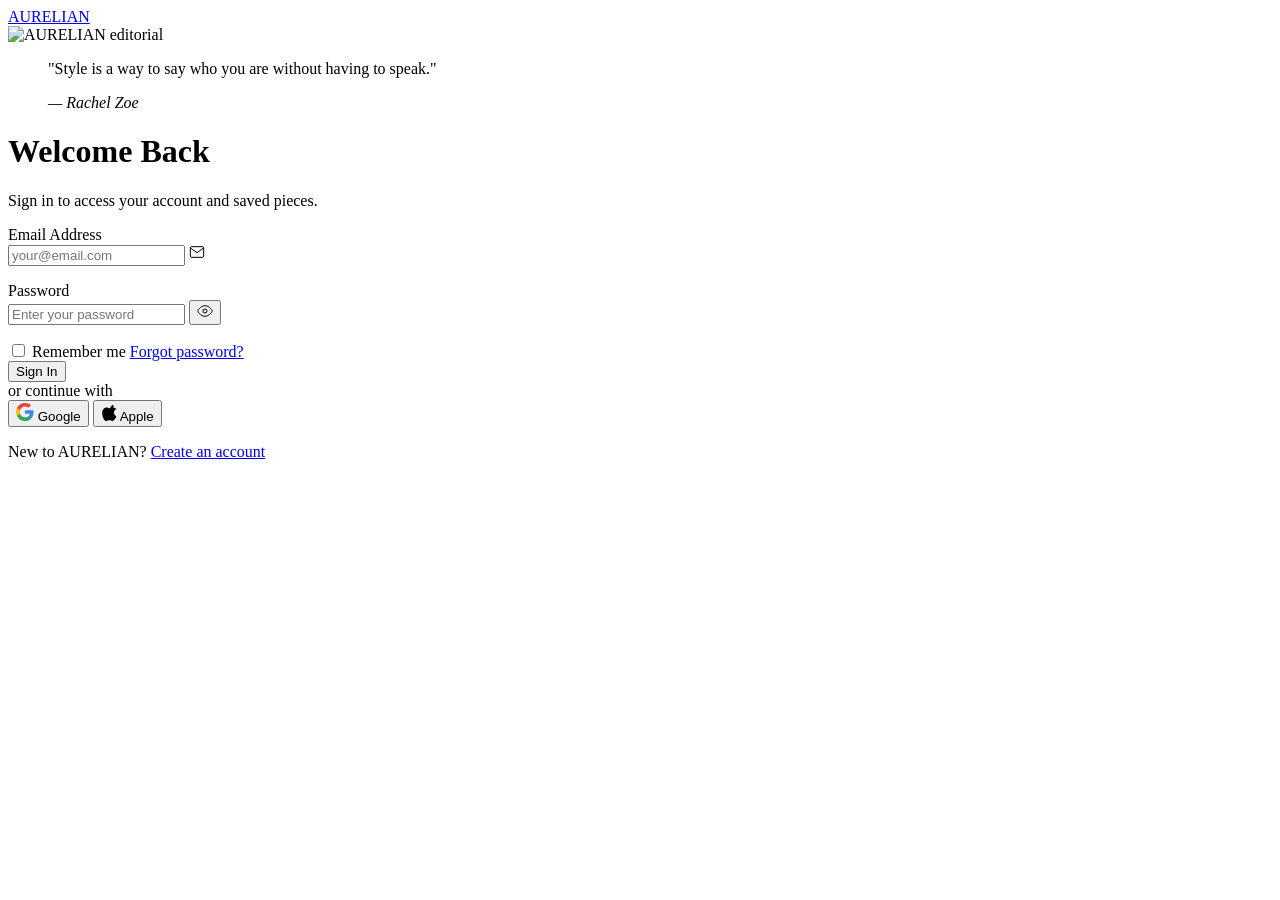
==== login.html @ 4e9cfc19 "Add files via upload" ====
<!DOCTYPE html>
<html lang="en">
<head>
    <meta charset="UTF-8">
    <meta name="viewport" content="width=device-width, initial-scale=1.0">
    <title>Sign In — AURELIAN</title>
    <link rel="preconnect" href="https://fonts.googleapis.com">
    <link rel="preconnect" href="https://fonts.gstatic.com" crossorigin>
    <link href="https://fonts.googleapis.com/css2?family=Cormorant+Garamond:ital,wght@0,300;0,400;0,500;0,600;1,300;1,400&family=Montserrat:wght@300;400;500;600&display=swap" rel="stylesheet">
    <!-- Single shared stylesheet -->
    <link rel="stylesheet" href="css/login-Styles.css">
</head>
<body>
    <!-- Minimal Nav -->
    <nav class="navbar">
        <div class="nav-container">
            <a href="index.html" class="logo">AURELIAN</a>
        </div>
    </nav>

    <!-- Login Layout -->
    <div class="login-container">

        <!-- Left — editorial image -->
        <div class="login-left">
            <img
                src="https://images.unsplash.com/photo-1483985988355-763728e1935b?w=1200&h=1600&fit=crop&q=80"
                alt="AURELIAN editorial"
                class="login-bg-img"
                loading="eager"
            >
            <div class="login-left-overlay">
                <blockquote>
                    <p>"Style is a way to say who you are without having to speak."</p>
                    <cite>— Rachel Zoe</cite>
                </blockquote>
            </div>
        </div>

        <!-- Right — form -->
        <div class="login-right">
            <div class="login-form-container">

                <div class="form-header">
                    <h1>Welcome Back</h1>
                    <p>Sign in to access your account and saved pieces.</p>
                </div>

                <form class="login-form" id="loginForm" novalidate>
                    <!-- Email -->
                    <div class="form-group" id="emailGroup">
                        <label for="email">Email Address</label>
                        <div class="input-wrap">
                            <input
                                type="email"
                                id="email"
                                name="email"
                                placeholder="your@email.com"
                                autocomplete="email"
                                required
                            >
                            <span class="input-icon">
                                <svg width="16" height="16" viewBox="0 0 24 24" fill="none" stroke="currentColor" stroke-width="1.5"><path d="M4 4h16c1.1 0 2 .9 2 2v12c0 1.1-.9 2-2 2H4c-1.1 0-2-.9-2-2V6c0-1.1.9-2 2-2z"/><polyline points="22,6 12,13 2,6"/></svg>
                            </span>
                        </div>
                        <p class="field-error" id="emailError"></p>
                    </div>

                    <!-- Password -->
                    <div class="form-group" id="passwordGroup">
                        <label for="password">Password</label>
                        <div class="input-wrap">
                            <input
                                type="password"
                                id="password"
                                name="password"
                                placeholder="Enter your password"
                                autocomplete="current-password"
                                required
                            >
                            <button type="button" class="input-icon toggle-password" id="togglePassword" aria-label="Show password">
                                <svg width="16" height="16" viewBox="0 0 24 24" fill="none" stroke="currentColor" stroke-width="1.5"><path d="M1 12s4-8 11-8 11 8 11 8-4 8-11 8-11-8-11-8z"/><circle cx="12" cy="12" r="3"/></svg>
                            </button>
                        </div>
                        <p class="field-error" id="passwordError"></p>
                    </div>

                    <!-- Options row -->
                    <div class="form-options">
                        <label class="checkbox-label">
                            <input type="checkbox" id="remember" name="remember">
                            <span class="checkbox-custom"></span>
                            Remember me
                        </label>
                        <a href="#" class="forgot-link">Forgot password?</a>
                    </div>

                    <!-- Submit -->
                    <button type="submit" class="login-btn" id="loginBtn">
                        <span class="btn-text">Sign In</span>
                        <span class="btn-loader" hidden>
                            <svg width="16" height="16" viewBox="0 0 24 24" fill="none" stroke="currentColor" stroke-width="2" class="spinner"><path d="M21 12a9 9 0 11-6.219-8.56"/></svg>
                        </span>
                    </button>

                    <!-- Error message (general) -->
                    <div class="form-error" id="formError" hidden></div>
                </form>

                <!-- Divider -->
                <div class="divider"><span>or continue with</span></div>

                <!-- Social -->
                <div class="social-login">
                    <button type="button" class="social-btn" id="googleBtn" aria-label="Sign in with Google">
                        <svg width="18" height="18" viewBox="0 0 20 20" fill="none">
                            <path d="M19.5 10.23C19.5 9.52 19.44 8.84 19.33 8.18H10v3.87h5.38c-.23 1.25-.94 2.31-2 2.98v2.51h3.2c1.82-1.74 2.92-4.3 2.92-7.34z" fill="#4285F4"/>
                            <path d="M10 20c2.7 0 4.96-1.1 6.58-2.57l-3.2-2.51c-.9.6-2.04.96-3.38.96-2.6 0-4.81-1.76-5.6-4.12H1.09v2.59C2.71 17.76 6.09 20 10 20z" fill="#34A853"/>
                            <path d="M4.4 11.76C4.2 11.16 4.09 10.52 4.09 9.86s.11-1.3.31-1.9V5.37H1.09A9.97 9.97 0 000 9.86c0 1.61.4 3.14 1.09 4.49l3.31-2.59z" fill="#FBBC04"/>
                            <path d="M10 3.88c1.47 0 2.79.5 3.82 1.49l2.86-2.86C14.96 1 12.7 0 10 0 6.09 0 2.71 2.24 1.09 5.37l3.31 2.59C5.19 5.6 7.4 3.88 10 3.88z" fill="#EA4335"/>
                        </svg>
                        Google
                    </button>
                    <button type="button" class="social-btn" id="appleBtn" aria-label="Sign in with Apple">
                        <svg width="16" height="18" viewBox="0 0 814 1000" fill="currentColor">
                            <path d="M788.1 340.9c-5.8 4.5-108.2 62.2-108.2 190.5 0 148.4 130.3 200.9 134.2 202.2-.6 3.2-20.7 71.9-68.7 141.9-42.8 61.6-87.5 123.1-155.5 123.1s-85.5-39.5-164-39.5c-76 0-103.7 40.8-165.9 40.8s-105-37.5-155.5-127.8c-42.9-78.5-75.1-222.8-75.1-319.6 0-198.3 129.9-302.7 257.5-302.7 64.4 0 118.1 42.2 158.6 42.2 38.9 0 100-44.9 170.1-44.9 33.6 0 139.9 4 211.3 99.6zm-139-116.6c-32.7 36.4-80.8 65.2-136.2 65.2-11.5 0-23.1-1.3-32.7-3.2 0-40.2 21.8-84.8 54.5-117.6 30.3-30.3 83.2-55.7 124.1-57.9.6 4.5 1.3 9 1.3 13.6 0 37.8-7.1 77.6-10.9 99.9z"/>
                        </svg>
                        Apple
                    </button>
                </div>

                <!-- Sign up -->
                <div class="signup-row">
                    <p>New to AURELIAN? <a href="#" class="signup-link">Create an account</a></p>
                </div>

            </div>
        </div>
    </div>

    <script src="login-scripts.js"></script>
</body>
</html>
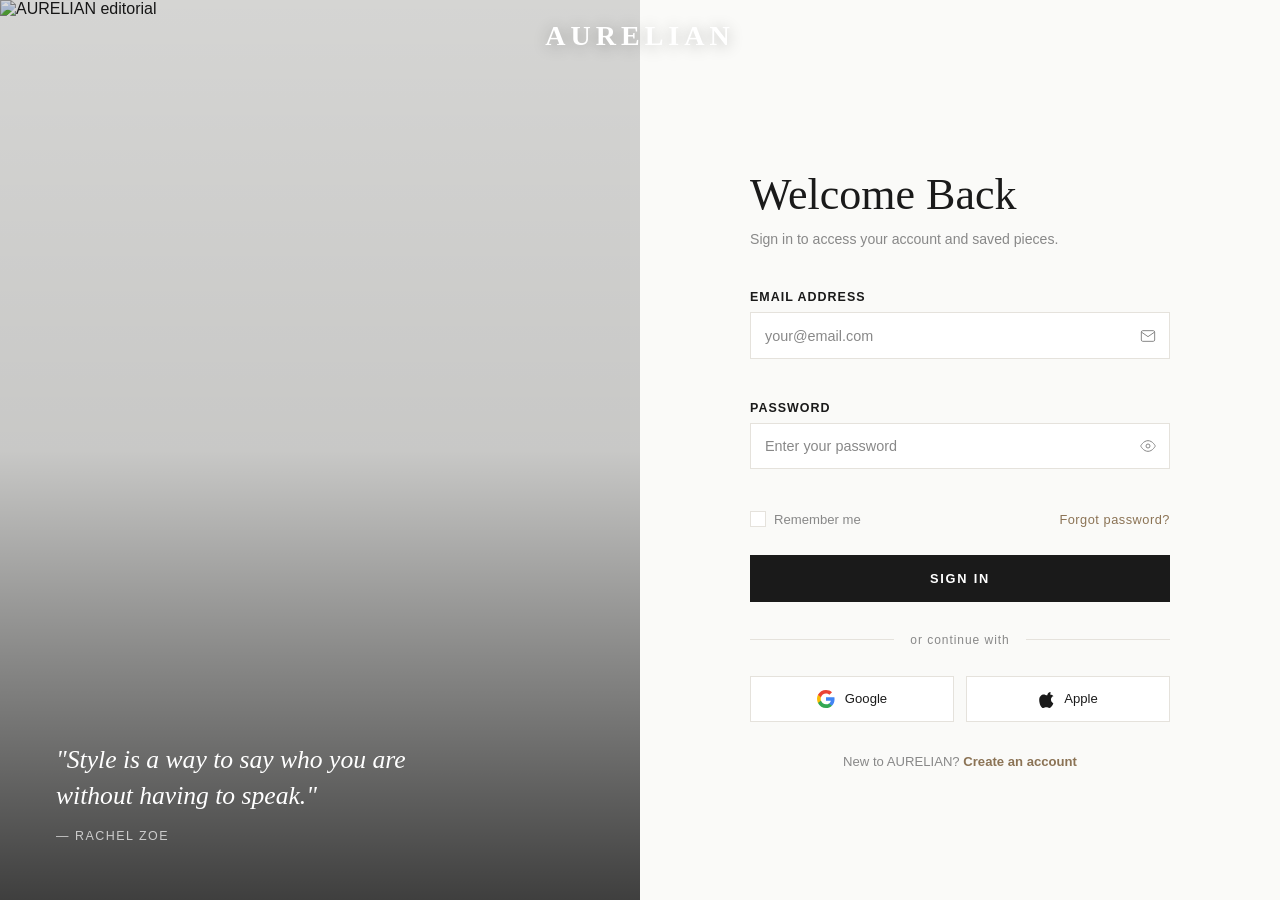
==== commit a13ff92e: "Fix HTML formatting and update stylesheet path" ====
--- a/login.html
+++ b/login.html
@@ -8,7 +8,7 @@
     <link rel="preconnect" href="https://fonts.gstatic.com" crossorigin>
     <link href="https://fonts.googleapis.com/css2?family=Cormorant+Garamond:ital,wght@0,300;0,400;0,500;0,600;1,300;1,400&family=Montserrat:wght@300;400;500;600&display=swap" rel="stylesheet">
     <!-- Single shared stylesheet -->
-    <link rel="stylesheet" href="css/login-Styles.css">
+    <link rel="stylesheet" href="/login-Styles.css">
 </head>
 <body>
     <!-- Minimal Nav -->
@@ -140,4 +140,4 @@
 
     <script src="login-scripts.js"></script>
 </body>
-</html>+</html>
--- a/login-Styles.css
+++ b/login-Styles.css
@@ -0,0 +1,481 @@
+/* =============================================
+   AURELIAN — Login Page Stylesheet
+   ============================================= */
+
+:root {
+    --primary:      #1a1a1a;
+    --secondary:    #8b7355;
+    --accent:       #c9a876;
+    --text-primary: #1a1a1a;
+    --text-muted:   #888;
+    --bg:           #fafaf8;
+    --bg-soft:      #f5f3f0;
+    --border:       #e5e2dc;
+    --white:        #ffffff;
+    --error:        #c0392b;
+    --success:      #27ae60;
+    --ease:         cubic-bezier(0.4, 0, 0.2, 1);
+    --trans:        all 0.35s var(--ease);
+    --nav-h:        72px;
+}
+
+*, *::before, *::after { margin: 0; padding: 0; box-sizing: border-box; }
+html { height: 100%; }
+
+body {
+    font-family: 'Montserrat', sans-serif;
+    background: var(--bg);
+    color: var(--text-primary);
+    height: 100%;
+    -webkit-font-smoothing: antialiased;
+    overflow: hidden;
+}
+
+h1, h2, h3 {
+    font-family: 'Cormorant Garamond', serif;
+    font-weight: 500;
+    line-height: 1.1;
+}
+
+/* =============================================
+   NAVBAR
+   ============================================= */
+.navbar {
+    position: fixed;
+    top: 0; left: 0; right: 0;
+    z-index: 100;
+    height: var(--nav-h);
+    display: flex;
+    align-items: center;
+    justify-content: center;
+}
+
+.nav-container { padding: 0 2rem; }
+
+.logo {
+    font-family: 'Cormorant Garamond', serif;
+    font-size: 1.75rem;
+    font-weight: 600;
+    color: var(--white);
+    text-decoration: none;
+    letter-spacing: 0.18em;
+    text-shadow: 0 2px 16px rgba(0,0,0,0.3);
+    transition: color 0.25s;
+}
+.logo:hover { color: var(--accent); }
+
+/* =============================================
+   LOGIN LAYOUT
+   ============================================= */
+.login-container {
+    display: grid;
+    grid-template-columns: 1fr 1fr;
+    height: 100vh;
+}
+
+/* LEFT — image */
+.login-left {
+    position: relative;
+    overflow: hidden;
+}
+
+.login-bg-img {
+    width: 100%;
+    height: 100%;
+    object-fit: cover;
+    object-position: center;
+    display: block;
+    transition: transform 8s ease;
+}
+.login-left:hover .login-bg-img { transform: scale(1.04); }
+
+.login-left-overlay {
+    position: absolute;
+    inset: 0;
+    background: linear-gradient(
+        to top,
+        rgba(0,0,0,0.75) 0%,
+        rgba(0,0,0,0.2) 50%,
+        rgba(0,0,0,0.15) 100%
+    );
+    display: flex;
+    align-items: flex-end;
+    padding: 3.5rem;
+}
+
+.login-left-overlay blockquote {
+    color: var(--white);
+    max-width: 380px;
+}
+.login-left-overlay p {
+    font-family: 'Cormorant Garamond', serif;
+    font-size: 1.6rem;
+    font-style: italic;
+    line-height: 1.4;
+    margin-bottom: 0.75rem;
+}
+.login-left-overlay cite {
+    font-size: 0.78rem;
+    letter-spacing: 0.12em;
+    text-transform: uppercase;
+    opacity: 0.7;
+    font-style: normal;
+}
+
+/* RIGHT — form */
+.login-right {
+    display: flex;
+    align-items: center;
+    justify-content: center;
+    padding: 2rem;
+    background: var(--bg);
+    overflow-y: auto;
+}
+
+.login-form-container {
+    width: 100%;
+    max-width: 420px;
+    padding: var(--nav-h) 0 2rem;
+}
+
+/* =============================================
+   FORM HEADER
+   ============================================= */
+.form-header {
+    margin-bottom: 2.5rem;
+}
+
+.form-header h1 {
+    font-size: 2.75rem;
+    margin-bottom: 0.5rem;
+    opacity: 0;
+    transform: translateY(16px);
+    animation: slideUp 0.5s var(--ease) forwards 0.1s;
+}
+
+.form-header p {
+    color: var(--text-muted);
+    font-size: 0.88rem;
+    line-height: 1.6;
+    opacity: 0;
+    animation: fadeIn 0.5s ease forwards 0.25s;
+}
+
+/* =============================================
+   FORM FIELDS
+   ============================================= */
+.login-form {
+    opacity: 0;
+    animation: fadeIn 0.5s ease forwards 0.35s;
+}
+
+.form-group {
+    margin-bottom: 1.25rem;
+}
+
+.form-group label {
+    display: block;
+    margin-bottom: 0.5rem;
+    font-size: 0.78rem;
+    font-weight: 600;
+    letter-spacing: 0.08em;
+    text-transform: uppercase;
+    color: var(--text-primary);
+}
+
+.input-wrap {
+    position: relative;
+    display: flex;
+    align-items: center;
+}
+
+.input-wrap input {
+    width: 100%;
+    padding: 0.9rem 2.75rem 0.9rem 0.875rem;
+    border: 1px solid var(--border);
+    background: var(--white);
+    font-size: 0.9rem;
+    font-family: 'Montserrat', sans-serif;
+    color: var(--text-primary);
+    outline: none;
+    transition: border-color 0.25s, box-shadow 0.25s;
+}
+
+.input-wrap input:focus {
+    border-color: var(--secondary);
+    box-shadow: 0 0 0 3px rgba(139, 115, 85, 0.1);
+}
+
+.input-wrap input::placeholder { color: var(--text-muted); }
+
+/* Error state */
+.form-group.has-error .input-wrap input {
+    border-color: var(--error);
+    box-shadow: 0 0 0 3px rgba(192, 57, 43, 0.08);
+}
+
+/* Success state */
+.form-group.is-valid .input-wrap input {
+    border-color: var(--success);
+}
+
+.input-icon {
+    position: absolute;
+    right: 0.875rem;
+    color: var(--text-muted);
+    display: flex;
+    align-items: center;
+    pointer-events: none;
+    transition: color 0.2s;
+}
+.input-wrap input:focus ~ .input-icon { color: var(--secondary); }
+
+.toggle-password {
+    background: none;
+    border: none;
+    cursor: pointer;
+    pointer-events: all;
+    color: var(--text-muted);
+    transition: color 0.2s;
+}
+.toggle-password:hover { color: var(--primary); }
+
+/* Field error */
+.field-error {
+    margin-top: 0.35rem;
+    font-size: 0.72rem;
+    color: var(--error);
+    min-height: 1rem;
+    letter-spacing: 0.04em;
+}
+
+/* Form-level error */
+.form-error {
+    padding: 0.75rem 1rem;
+    background: rgba(192, 57, 43, 0.06);
+    border: 1px solid rgba(192, 57, 43, 0.2);
+    color: var(--error);
+    font-size: 0.82rem;
+    margin-top: 1rem;
+    text-align: center;
+}
+
+/* =============================================
+   FORM OPTIONS
+   ============================================= */
+.form-options {
+    display: flex;
+    align-items: center;
+    justify-content: space-between;
+    margin-bottom: 1.75rem;
+}
+
+/* Custom checkbox */
+.checkbox-label {
+    display: flex;
+    align-items: center;
+    gap: 0.5rem;
+    cursor: pointer;
+    font-size: 0.82rem;
+    color: var(--text-muted);
+    user-select: none;
+}
+
+.checkbox-label input[type="checkbox"] {
+    position: absolute;
+    opacity: 0;
+    width: 0; height: 0;
+}
+
+.checkbox-custom {
+    width: 16px; height: 16px;
+    border: 1px solid var(--border);
+    background: var(--white);
+    display: flex; align-items: center; justify-content: center;
+    transition: var(--trans);
+    flex-shrink: 0;
+}
+
+.checkbox-label input:checked ~ .checkbox-custom {
+    background: var(--secondary);
+    border-color: var(--secondary);
+}
+
+.checkbox-custom::after {
+    content: '';
+    width: 8px; height: 5px;
+    border-left: 1.5px solid var(--white);
+    border-bottom: 1.5px solid var(--white);
+    transform: rotate(-45deg) scale(0);
+    transition: transform 0.2s var(--ease);
+    margin-bottom: 2px;
+}
+
+.checkbox-label input:checked ~ .checkbox-custom::after {
+    transform: rotate(-45deg) scale(1);
+}
+
+.forgot-link {
+    font-size: 0.8rem;
+    color: var(--secondary);
+    text-decoration: none;
+    transition: color 0.2s;
+    letter-spacing: 0.04em;
+}
+.forgot-link:hover { color: var(--primary); }
+
+/* =============================================
+   LOGIN BUTTON
+   ============================================= */
+.login-btn {
+    width: 100%;
+    padding: 1rem;
+    background: var(--primary);
+    color: var(--white);
+    border: none;
+    font-size: 0.8rem;
+    letter-spacing: 0.14em;
+    text-transform: uppercase;
+    cursor: pointer;
+    font-family: 'Montserrat', sans-serif;
+    font-weight: 700;
+    display: flex;
+    align-items: center;
+    justify-content: center;
+    gap: 0.75rem;
+    transition: background 0.3s, transform 0.15s;
+    position: relative;
+    overflow: hidden;
+}
+.login-btn::before {
+    content: '';
+    position: absolute;
+    inset: 0;
+    background: var(--secondary);
+    transform: translateX(-100%);
+    transition: transform 0.35s var(--ease);
+}
+.login-btn:hover::before { transform: translateX(0); }
+.login-btn > * { position: relative; z-index: 1; }
+.login-btn:active { transform: scale(0.99); }
+.login-btn:disabled { opacity: 0.7; cursor: not-allowed; }
+.login-btn.loading { pointer-events: none; }
+
+/* Spinner */
+.spinner {
+    animation: spin 0.8s linear infinite;
+}
+@keyframes spin {
+    to { transform: rotate(360deg); }
+}
+
+/* =============================================
+   DIVIDER
+   ============================================= */
+.divider {
+    position: relative;
+    text-align: center;
+    margin: 1.75rem 0;
+}
+.divider::before {
+    content: '';
+    position: absolute;
+    top: 50%; left: 0; right: 0;
+    height: 1px;
+    background: var(--border);
+}
+.divider span {
+    position: relative;
+    z-index: 1;
+    background: var(--bg);
+    padding: 0 1rem;
+    font-size: 0.75rem;
+    color: var(--text-muted);
+    letter-spacing: 0.08em;
+}
+
+/* =============================================
+   SOCIAL BUTTONS
+   ============================================= */
+.social-login {
+    display: grid;
+    grid-template-columns: 1fr 1fr;
+    gap: 0.75rem;
+    margin-bottom: 2rem;
+}
+
+.social-btn {
+    padding: 0.8rem;
+    border: 1px solid var(--border);
+    background: var(--white);
+    cursor: pointer;
+    display: flex;
+    align-items: center;
+    justify-content: center;
+    gap: 0.625rem;
+    font-size: 0.82rem;
+    font-weight: 500;
+    font-family: 'Montserrat', sans-serif;
+    color: var(--text-primary);
+    transition: var(--trans);
+}
+.social-btn:hover {
+    border-color: var(--secondary);
+    background: var(--bg-soft);
+    transform: translateY(-1px);
+}
+.social-btn:active { transform: scale(0.98); }
+
+/* =============================================
+   SIGN UP ROW
+   ============================================= */
+.signup-row {
+    text-align: center;
+    opacity: 0;
+    animation: fadeIn 0.5s ease forwards 0.6s;
+}
+.signup-row p { font-size: 0.82rem; color: var(--text-muted); }
+
+.signup-link {
+    color: var(--secondary);
+    text-decoration: none;
+    font-weight: 600;
+    transition: color 0.2s;
+}
+.signup-link:hover { color: var(--primary); }
+
+/* =============================================
+   KEYFRAMES
+   ============================================= */
+@keyframes slideUp {
+    to { opacity: 1; transform: translateY(0); }
+}
+@keyframes fadeIn {
+    to { opacity: 1; }
+}
+
+/* =============================================
+   RESPONSIVE
+   ============================================= */
+@media (max-width: 1024px) {
+    .login-container { grid-template-columns: 1fr; }
+
+    .login-left { display: none; }
+
+    .navbar {
+        background: var(--white);
+        border-bottom: 1px solid var(--border);
+        box-shadow: 0 2px 16px rgba(0,0,0,0.04);
+    }
+    .logo { color: var(--primary); text-shadow: none; }
+
+    body { overflow: auto; }
+    .login-right { min-height: 100vh; align-items: flex-start; }
+    .login-form-container { padding-top: calc(var(--nav-h) + 2.5rem); }
+}
+
+@media (max-width: 480px) {
+    .login-form-container { padding-inline: 0.5rem; }
+    .form-header h1 { font-size: 2.25rem; }
+    .social-login { grid-template-columns: 1fr; }
+}
